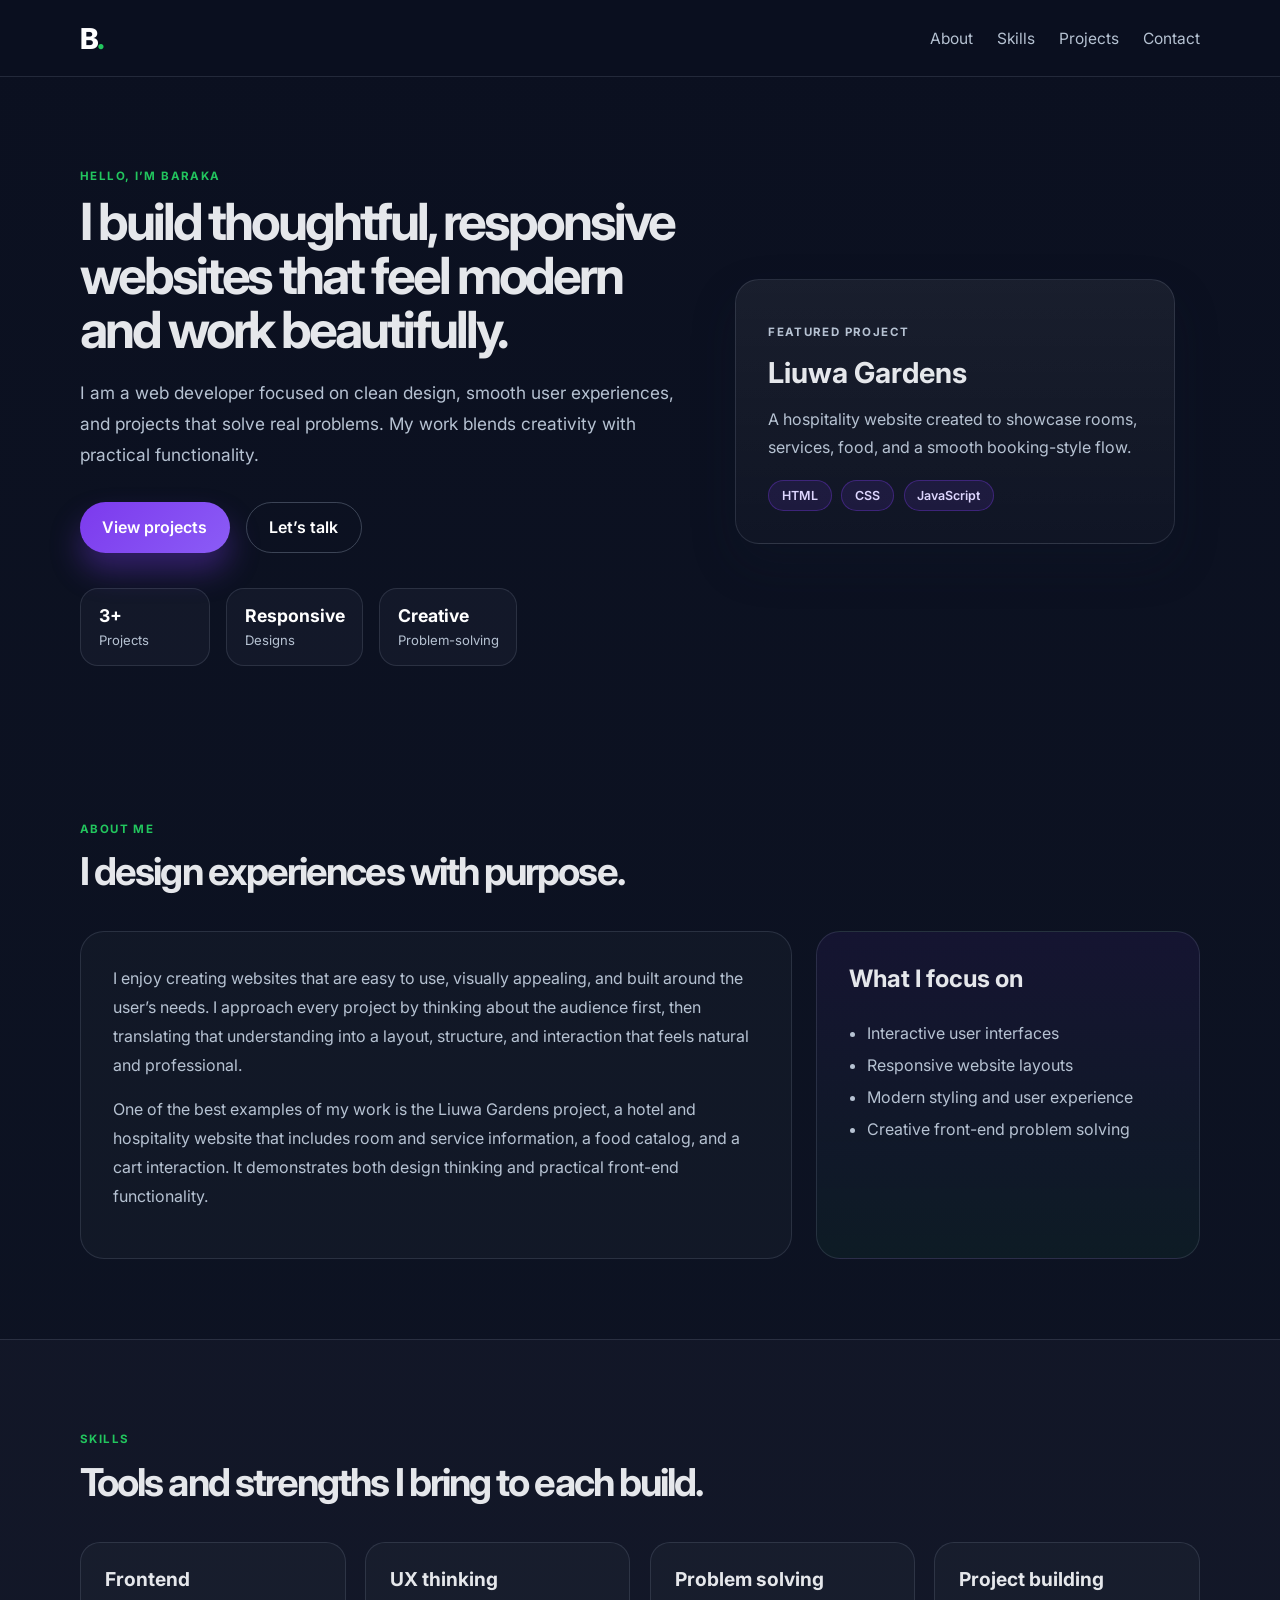
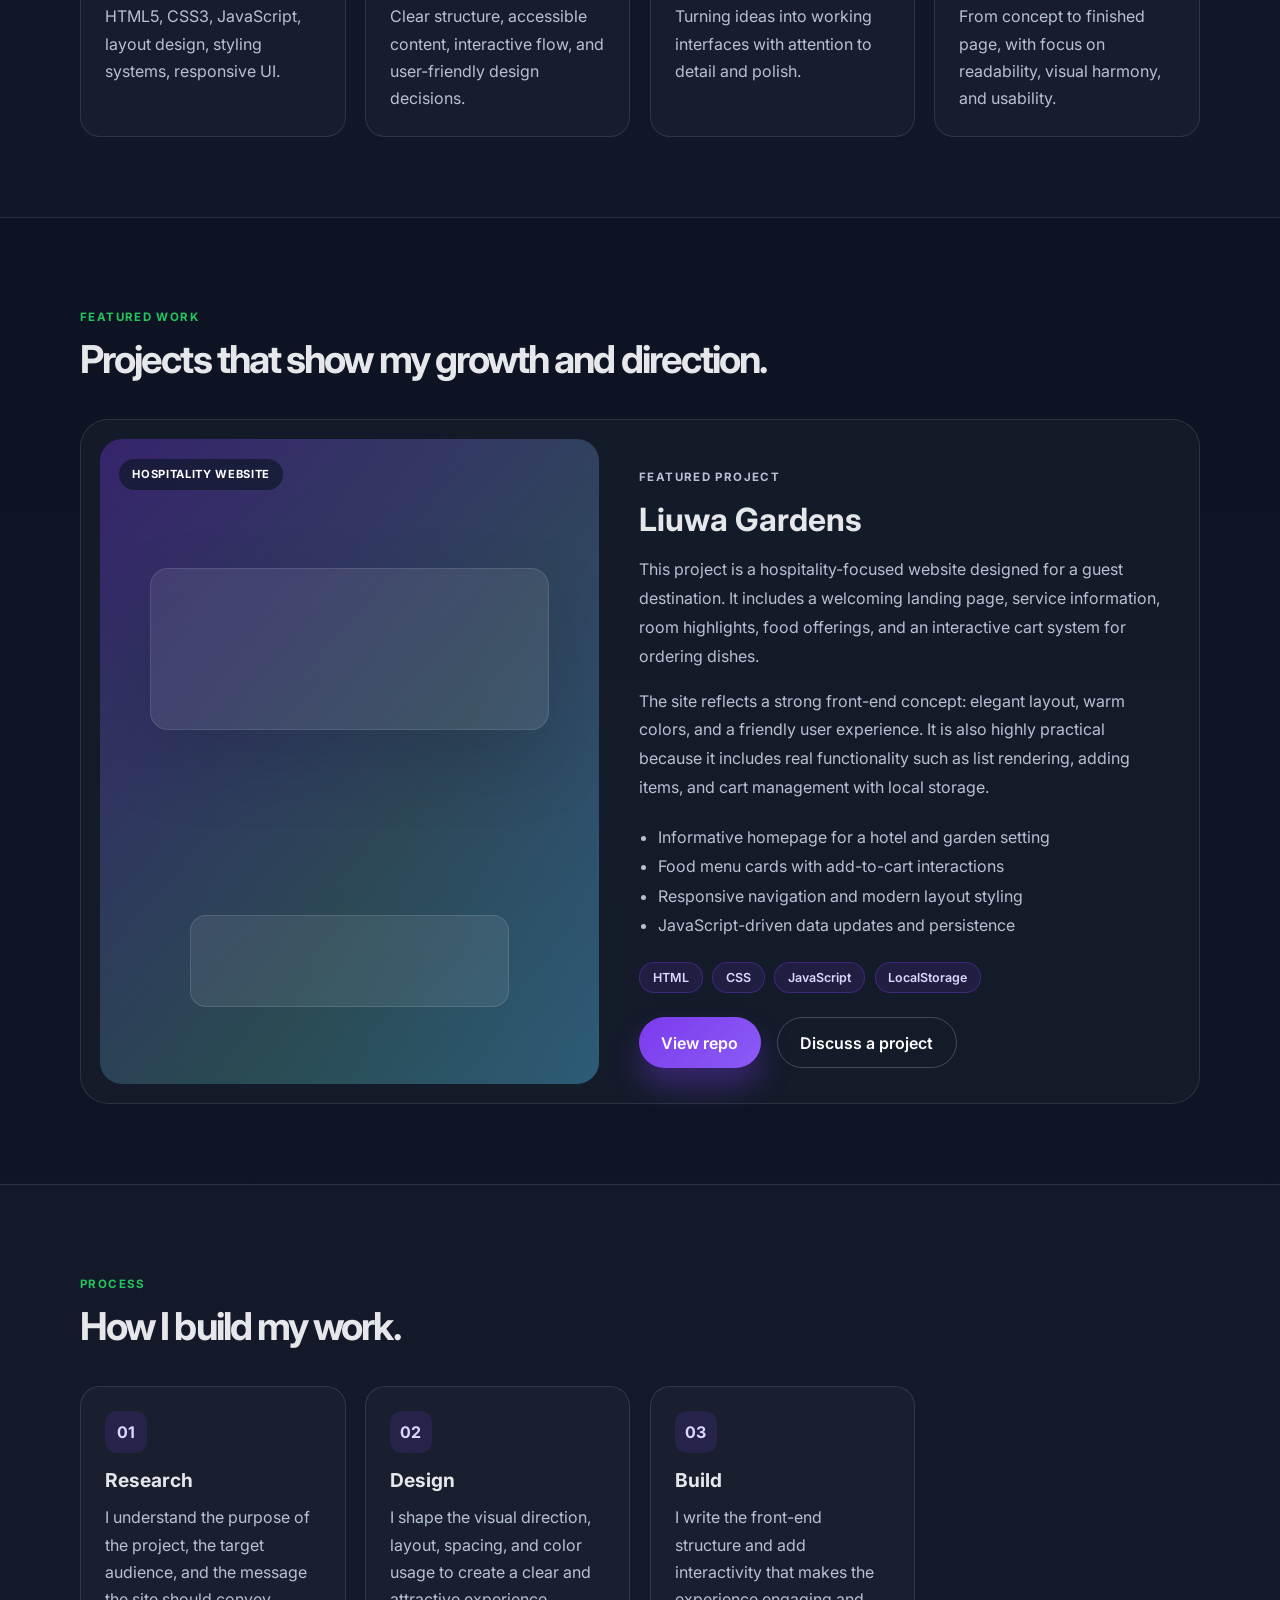
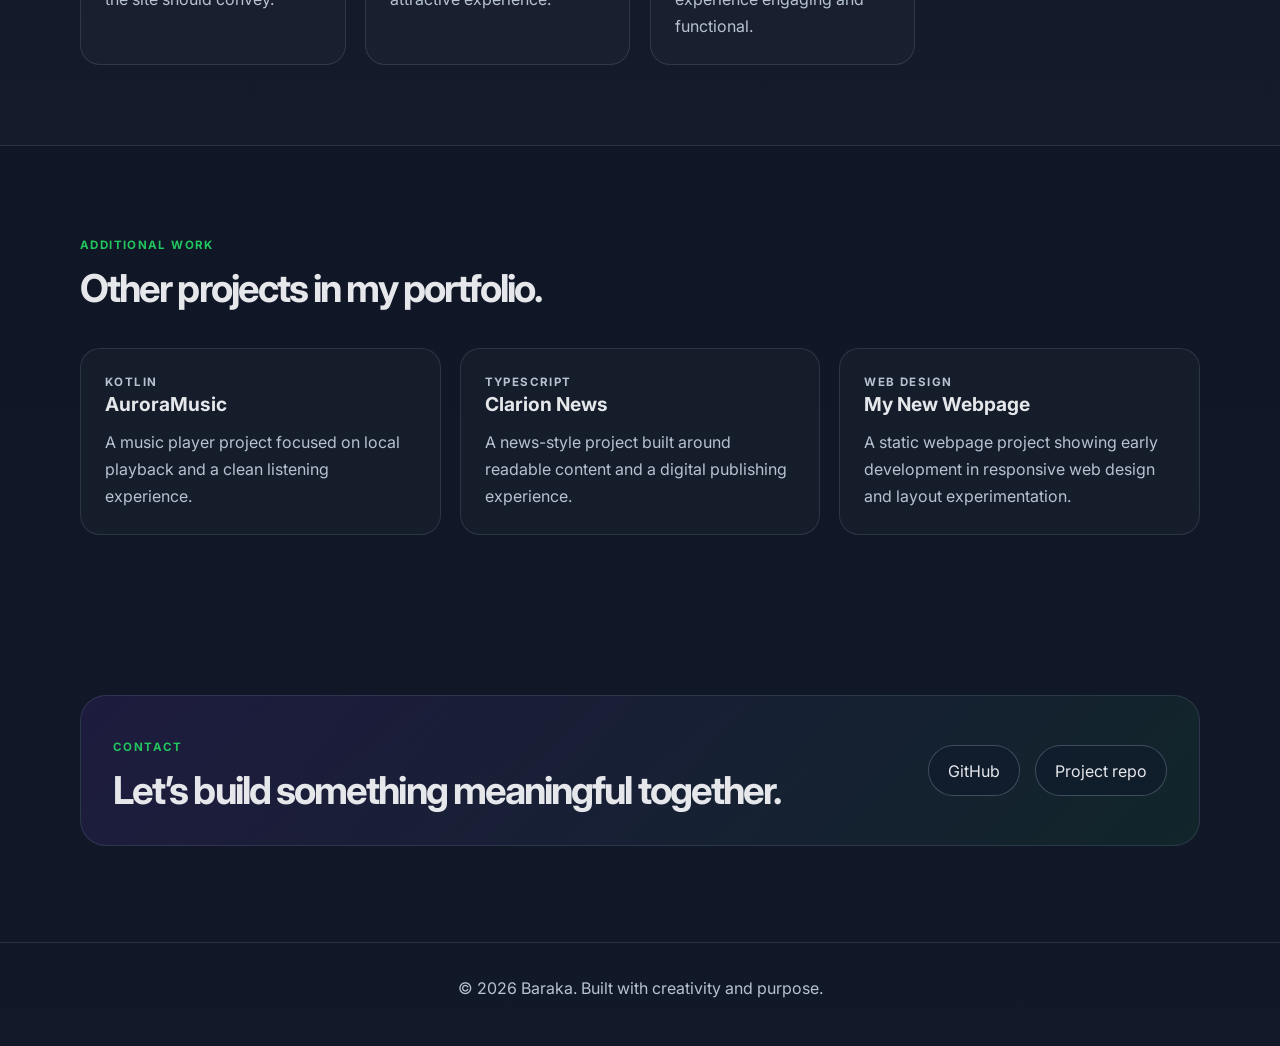
==== index.html @ ebedd860 "Create a personal portfolio website showcasing Baraka's projects, with the Liuwa Gardens project fea" ====
<!DOCTYPE html>
<html lang="en">
  <head>
    <meta charset="UTF-8" />
    <meta name="viewport" content="width=device-width, initial-scale=1.0" />
    <title>Baraka | Portfolio</title>
    <meta
      name="description"
      content="Portfolio of Baraka, showcasing responsive web projects including Liuwa Gardens, AuroraMusic, and other creative builds."
    />
    <link rel="preconnect" href="https://fonts.googleapis.com" />
    <link rel="preconnect" href="https://fonts.gstatic.com" crossorigin />
    <link
      href="https://fonts.googleapis.com/css2?family=Inter:wght@400;500;600;700;800&display=swap"
      rel="stylesheet"
    />
    <link rel="stylesheet" href="style.css" />
  </head>
  <body>
    <header class="site-header">
      <div class="container nav">
        <a href="#home" class="brand" aria-label="Go to homepage">B<span>.</span></a>

        <button class="nav-toggle" aria-label="Toggle navigation" aria-expanded="false">
          ☰
        </button>

        <nav class="nav-links" aria-label="Main navigation">
          <a href="#about">About</a>
          <a href="#skills">Skills</a>
          <a href="#projects">Projects</a>
          <a href="#contact">Contact</a>
        </nav>
      </div>
    </header>

    <main>
      <section id="home" class="hero">
        <div class="container hero-grid">
          <div class="hero-copy">
            <p class="eyebrow">Hello, I’m Baraka</p>
            <h1>I build thoughtful, responsive websites that feel modern and work beautifully.</h1>
            <p class="lead">
              I am a web developer focused on clean design, smooth user experiences, and projects that
              solve real problems. My work blends creativity with practical functionality.
            </p>

            <div class="cta-row">
              <a class="primary-btn" href="#projects">View projects</a>
              <a class="secondary-btn" href="#contact">Let’s talk</a>
            </div>

            <ul class="quick-stats" aria-label="Quick stats">
              <li><strong>3+</strong><span>Projects</span></li>
              <li><strong>Responsive</strong><span>Designs</span></li>
              <li><strong>Creative</strong><span>Problem-solving</span></li>
            </ul>
          </div>

          <div class="hero-card">
            <div class="mini-panel">
              <p class="panel-label">Featured project</p>
              <h2>Liuwa Gardens</h2>
              <p>
                A hospitality website created to showcase rooms, services, food, and a smooth booking-style flow.
              </p>
              <div class="tech-tags">
                <span>HTML</span>
                <span>CSS</span>
                <span>JavaScript</span>
              </div>
            </div>
          </div>
        </div>
      </section>

      <section id="about" class="section">
        <div class="container">
          <div class="section-heading">
            <p class="eyebrow">About me</p>
            <h2>I design experiences with purpose.</h2>
          </div>

          <div class="about-grid">
            <div class="about-copy">
              <p>
                I enjoy creating websites that are easy to use, visually appealing, and built around the user’s needs.
                I approach every project by thinking about the audience first, then translating that understanding into a layout,
                structure, and interaction that feels natural and professional.
              </p>
              <p>
                One of the best examples of my work is the Liuwa Gardens project, a hotel and hospitality website that includes
                room and service information, a food catalog, and a cart interaction. It demonstrates both design thinking and
                practical front-end functionality.
              </p>
            </div>

            <div class="about-card">
              <h3>What I focus on</h3>
              <ul>
                <li>Interactive user interfaces</li>
                <li>Responsive website layouts</li>
                <li>Modern styling and user experience</li>
                <li>Creative front-end problem solving</li>
              </ul>
            </div>
          </div>
        </div>
      </section>

      <section id="skills" class="section alt-section">
        <div class="container">
          <div class="section-heading">
            <p class="eyebrow">Skills</p>
            <h2>Tools and strengths I bring to each build.</h2>
          </div>

          <div class="skills-grid">
            <div class="skill-card">
              <h3>Frontend</h3>
              <p>HTML5, CSS3, JavaScript, layout design, styling systems, responsive UI.</p>
            </div>
            <div class="skill-card">
              <h3>UX thinking</h3>
              <p>Clear structure, accessible content, interactive flow, and user-friendly design decisions.</p>
            </div>
            <div class="skill-card">
              <h3>Problem solving</h3>
              <p>Turning ideas into working interfaces with attention to detail and polish.</p>
            </div>
            <div class="skill-card">
              <h3>Project building</h3>
              <p>From concept to finished page, with focus on readability, visual harmony, and usability.</p>
            </div>
          </div>
        </div>
      </section>

      <section id="projects" class="section">
        <div class="container">
          <div class="section-heading">
            <p class="eyebrow">Featured work</p>
            <h2>Projects that show my growth and direction.</h2>
          </div>

          <article class="feature-project">
            <div class="feature-visual" aria-label="Liuwa Gardens project preview">
              <div class="project-badge">Hospitality website</div>
            </div>

            <div class="feature-copy">
              <p class="label">Featured project</p>
              <h3>Liuwa Gardens</h3>
              <p>
                This project is a hospitality-focused website designed for a guest destination. It includes a welcoming landing page,
                service information, room highlights, food offerings, and an interactive cart system for ordering dishes.
              </p>
              <p>
                The site reflects a strong front-end concept: elegant layout, warm colors, and a friendly user experience. It is also
                highly practical because it includes real functionality such as list rendering, adding items, and cart management with local storage.
              </p>

              <ul class="feature-points">
                <li>Informative homepage for a hotel and garden setting</li>
                <li>Food menu cards with add-to-cart interactions</li>
                <li>Responsive navigation and modern layout styling</li>
                <li>JavaScript-driven data updates and persistence</li>
              </ul>

              <div class="tech-tags">
                <span>HTML</span>
                <span>CSS</span>
                <span>JavaScript</span>
                <span>LocalStorage</span>
              </div>

              <div class="project-actions">
                <a class="primary-btn" href="https://github.com/Baraka008/baraka-made-it" target="_blank" rel="noreferrer">View repo</a>
                <a class="secondary-btn" href="#contact">Discuss a project</a>
              </div>
            </div>
          </article>
        </div>
      </section>

      <section class="section alt-section">
        <div class="container">
          <div class="section-heading">
            <p class="eyebrow">Process</p>
            <h2>How I build my work.</h2>
          </div>

          <div class="process-grid">
            <div class="process-card">
              <span>01</span>
              <h3>Research</h3>
              <p>I understand the purpose of the project, the target audience, and the message the site should convey.</p>
            </div>
            <div class="process-card">
              <span>02</span>
              <h3>Design</h3>
              <p>I shape the visual direction, layout, spacing, and color usage to create a clear and attractive experience.</p>
            </div>
            <div class="process-card">
              <span>03</span>
              <h3>Build</h3>
              <p>I write the front-end structure and add interactivity that makes the experience engaging and functional.</p>
            </div>
          </div>
        </div>
      </section>

      <section class="section">
        <div class="container">
          <div class="section-heading">
            <p class="eyebrow">Additional work</p>
            <h2>Other projects in my portfolio.</h2>
          </div>

          <div class="mini-projects">
            <article class="mini-card">
              <p class="card-tag">Kotlin</p>
              <h3>AuroraMusic</h3>
              <p>A music player project focused on local playback and a clean listening experience.</p>
            </article>
            <article class="mini-card">
              <p class="card-tag">TypeScript</p>
              <h3>Clarion News</h3>
              <p>A news-style project built around readable content and a digital publishing experience.</p>
            </article>
            <article class="mini-card">
              <p class="card-tag">Web design</p>
              <h3>My New Webpage</h3>
              <p>A static webpage project showing early development in responsive web design and layout experimentation.</p>
            </article>
          </div>
        </div>
      </section>

      <section id="contact" class="section contact-section">
        <div class="container contact-box">
          <div>
            <p class="eyebrow">Contact</p>
            <h2>Let’s build something meaningful together.</h2>
          </div>

          <div class="contact-links">
            <a href="https://github.com/Baraka008" target="_blank" rel="noreferrer">GitHub</a>
            <a href="https://github.com/Baraka008/baraka-made-it" target="_blank" rel="noreferrer">Project repo</a>
          </div>
        </div>
      </section>
    </main>

    <footer class="site-footer">
      <div class="container footer-inner">
        <p>© <span id="year"></span> Baraka. Built with creativity and purpose.</p>
      </div>
    </footer>

    <script src="index.js"></script>
  </body>
</html>
---- style.css ----
* {
  box-sizing: border-box;
}

:root {
  --bg: #0b1020;
  --panel: #111827;
  --panel-alt: #1f2937;
  --card: #f8fafc;
  --card-soft: #eef2ff;
  --primary: #7c3aed;
  --primary-dark: #5b21b6;
  --secondary: #22c55e;
  --text: #e5e7eb;
  --muted: #b6c2d2;
  --line: rgba(148, 163, 184, 0.18);
  --shadow: 0 20px 45px rgba(15, 23, 42, 0.24);
  --radius: 24px;
}

html {
  scroll-behavior: smooth;
}

body {
  margin: 0;
  font-family: "Inter", sans-serif;
  background: linear-gradient(180deg, #0b1020 0%, #111827 100%);
  color: var(--text);
}

a {
  text-decoration: none;
  color: inherit;
}

img {
  max-width: 100%;
  display: block;
}

button {
  font: inherit;
}

.container {
  width: min(1120px, calc(100% - 2rem));
  margin: 0 auto;
}

.site-header {
  position: sticky;
  top: 0;
  z-index: 20;
  backdrop-filter: blur(16px);
  background: rgba(11, 16, 32, 0.7);
  border-bottom: 1px solid var(--line);
}

.nav {
  display: flex;
  align-items: center;
  justify-content: space-between;
  min-height: 76px;
}

.brand {
  font-size: 1.8rem;
  font-weight: 800;
  letter-spacing: -0.08em;
  color: #fff;
}

.brand span {
  color: var(--secondary);
}

.nav-links {
  display: flex;
  align-items: center;
  gap: 1.5rem;
  font-size: 0.97rem;
  color: var(--muted);
}

.nav-links a {
  transition: color 0.25s ease;
}

.nav-links a:hover {
  color: #fff;
}

.nav-toggle {
  display: none;
  background: transparent;
  border: 1px solid var(--line);
  color: white;
  border-radius: 10px;
  width: 42px;
  height: 42px;
  font-size: 1.3rem;
  cursor: pointer;
}

.hero {
  padding: 5rem 0 4rem;
}

.hero-grid {
  display: grid;
  grid-template-columns: 1.1fr 0.9fr;
  align-items: center;
  gap: 2rem;
}

.eyebrow,
.label,
.panel-label,
.card-tag {
  text-transform: uppercase;
  letter-spacing: 0.12em;
  font-size: 0.72rem;
  font-weight: 700;
  color: var(--secondary);
  margin-bottom: 0.8rem;
}

.hero-copy h1 {
  font-size: clamp(2.5rem, 4vw, 4.5rem);
  line-height: 1.05;
  letter-spacing: -0.06em;
  margin: 0 0 1.25rem;
}

.lead {
  max-width: 620px;
  font-size: 1.08rem;
  color: var(--muted);
  line-height: 1.8;
}

.cta-row {
  display: flex;
  flex-wrap: wrap;
  gap: 1rem;
  margin-top: 2rem;
}

.primary-btn,
.secondary-btn {
  display: inline-flex;
  align-items: center;
  justify-content: center;
  min-height: 48px;
  padding: 0.9rem 1.4rem;
  border-radius: 999px;
  font-weight: 600;
  transition: transform 0.2s ease, box-shadow 0.2s ease;
}

.primary-btn {
  background: linear-gradient(135deg, var(--primary), #8b5cf6);
  color: white;
  box-shadow: 0 18px 30px rgba(124, 58, 237, 0.35);
}

.secondary-btn {
  background: transparent;
  border: 1px solid rgba(148, 163, 184, 0.35);
  color: white;
}

.primary-btn:hover,
.secondary-btn:hover {
  transform: translateY(-2px);
}

.quick-stats {
  list-style: none;
  padding: 0;
  margin: 2.2rem 0 0;
  display: flex;
  flex-wrap: wrap;
  gap: 1rem;
}

.quick-stats li {
  min-width: 130px;
  background: rgba(148, 163, 184, 0.05);
  border: 1px solid var(--line);
  border-radius: 18px;
  padding: 1rem 1.1rem;
}

.quick-stats strong {
  display: block;
  font-size: 1.1rem;
  color: white;
  margin-bottom: 0.2rem;
}

.quick-stats span {
  color: var(--muted);
  font-size: 0.82rem;
}

.hero-card {
  display: flex;
  justify-content: center;
}

.mini-panel {
  width: min(100%, 440px);
  background: linear-gradient(180deg, rgba(255, 255, 255, 0.06), rgba(255, 255, 255, 0.02));
  border: 1px solid var(--line);
  border-radius: var(--radius);
  box-shadow: var(--shadow);
  padding: 2rem;
}

.mini-panel h2 {
  margin: 0 0 0.9rem;
  font-size: clamp(1.8rem, 2vw, 2.5rem);
}

.mini-panel p {
  color: var(--muted);
  line-height: 1.7;
}

.tech-tags {
  display: flex;
  flex-wrap: wrap;
  gap: 0.6rem;
  margin-top: 1.2rem;
}

.tech-tags span {
  background: rgba(124, 58, 237, 0.12);
  color: #ddd6fe;
  border: 1px solid rgba(124, 58, 237, 0.34);
  padding: 0.45rem 0.8rem;
  border-radius: 999px;
  font-size: 0.78rem;
  font-weight: 600;
}

.section {
  padding: 5rem 0;
}

.alt-section {
  background: rgba(148, 163, 184, 0.03);
  border-top: 1px solid var(--line);
  border-bottom: 1px solid var(--line);
}

.section-heading {
  margin-bottom: 2.3rem;
}

.section-heading h2 {
  margin: 0;
  font-size: clamp(2rem, 3vw, 3rem);
  letter-spacing: -0.05em;
}

.about-grid {
  display: grid;
  grid-template-columns: 1.3fr 0.7fr;
  gap: 1.5rem;
}

.about-copy {
  background: rgba(148, 163, 184, 0.04);
  border: 1px solid var(--line);
  border-radius: var(--radius);
  padding: 2rem;
  color: var(--muted);
  line-height: 1.8;
}

.about-copy p {
  margin-top: 0;
}

.about-card {
  background: linear-gradient(180deg, rgba(124, 58, 237, 0.08), rgba(34, 197, 94, 0.05));
  border: 1px solid var(--line);
  border-radius: var(--radius);
  padding: 2rem;
}

.about-card h3 {
  margin-top: 0;
  font-size: 1.5rem;
}

.about-card ul {
  margin: 1rem 0 0;
  padding-left: 1.1rem;
  color: var(--muted);
  line-height: 2;
}

.skills-grid,
.process-grid,
.mini-projects {
  display: grid;
  grid-template-columns: repeat(4, minmax(0, 1fr));
  gap: 1.2rem;
}

.skill-card,
.process-card,
.mini-card {
  background: rgba(148, 163, 184, 0.04);
  border: 1px solid var(--line);
  border-radius: 20px;
  padding: 1.5rem;
}

.skill-card h3,
.process-card h3,
.mini-card h3 {
  margin-top: 0;
  margin-bottom: 0.8rem;
  font-size: 1.2rem;
}

.skill-card p,
.process-card p,
.mini-card p {
  margin: 0;
  color: var(--muted);
  line-height: 1.7;
}

.feature-project {
  display: grid;
  grid-template-columns: 1fr 1.1fr;
  gap: 2rem;
  background: rgba(148, 163, 184, 0.04);
  border: 1px solid var(--line);
  border-radius: 28px;
  padding: 1.2rem;
}

.feature-visual {
  min-height: 420px;
  border-radius: 22px;
  position: relative;
  overflow: hidden;
  background:
    linear-gradient(135deg, rgba(124, 58, 237, 0.35), rgba(34, 197, 94, 0.3)),
    linear-gradient(120deg, #111827, #1f2937 60%, #312e81);
}

.feature-visual::before {
  content: "";
  position: absolute;
  inset: 20% 10% auto 10%;
  height: 160px;
  border-radius: 18px;
  background: rgba(255, 255, 255, 0.08);
  border: 1px solid rgba(255, 255, 255, 0.1);
  box-shadow: 0 30px 70px rgba(15, 23, 42, 0.18);
}

.feature-visual::after {
  content: "";
  position: absolute;
  inset: auto 18% 12% 18%;
  height: 90px;
  border-radius: 16px;
  background: rgba(255, 255, 255, 0.08);
  border: 1px solid rgba(255, 255, 255, 0.12);
}

.project-badge {
  position: absolute;
  top: 1.2rem;
  left: 1.2rem;
  background: rgba(15, 23, 42, 0.7);
  color: white;
  border-radius: 999px;
  padding: 0.55rem 0.8rem;
  letter-spacing: 0.06em;
  text-transform: uppercase;
  font-size: 0.7rem;
  font-weight: 700;
}

.feature-copy {
  padding: 1rem 0.5rem;
}

.feature-copy h3 {
  font-size: clamp(2rem, 2vw, 2.5rem);
  margin: 0.4rem 0 1rem;
}

.feature-copy p {
  color: var(--muted);
  line-height: 1.8;
}

.feature-points {
  margin: 1.3rem 0;
  padding-left: 1.2rem;
  color: var(--muted);
  line-height: 1.85;
}

.project-actions {
  display: flex;
  flex-wrap: wrap;
  gap: 1rem;
  margin-top: 1.5rem;
}

.process-card span {
  display: inline-flex;
  width: 42px;
  height: 42px;
  border-radius: 12px;
  align-items: center;
  justify-content: center;
  font-weight: 700;
  background: rgba(124, 58, 237, 0.14);
  color: #ddd6fe;
  margin-bottom: 0.9rem;
}

.mini-projects {
  grid-template-columns: repeat(3, minmax(0, 1fr));
}

.contact-section {
  padding-bottom: 6rem;
}

.contact-box {
  background: linear-gradient(135deg, rgba(124, 58, 237, 0.12), rgba(34, 197, 94, 0.08));
  border: 1px solid var(--line);
  border-radius: 26px;
  padding: 2rem;
  display: flex;
  align-items: center;
  justify-content: space-between;
  gap: 1.25rem;
}

.contact-box h2 {
  margin: 0;
  font-size: clamp(2rem, 3vw, 2.75rem);
  letter-spacing: -0.05em;
}

.contact-links {
  display: flex;
  flex-wrap: wrap;
  gap: 0.9rem;
}

.contact-links a {
  padding: 0.9rem 1.2rem;
  border: 1px solid rgba(148, 163, 184, 0.35);
  background: rgba(15, 23, 42, 0.45);
  border-radius: 999px;
}

.site-footer {
  border-top: 1px solid var(--line);
  padding: 1.2rem 0 2rem;
  color: var(--muted);
}

.footer-inner {
  display: flex;
  justify-content: center;
  text-align: center;
}

@media (max-width: 900px) {
  .hero-grid,
  .about-grid,
  .feature-project,
  .skills-grid,
  .process-grid,
  .mini-projects {
    grid-template-columns: 1fr 1fr;
  }

  .hero-grid,
  .about-grid,
  .feature-project {
    grid-template-columns: 1fr;
  }

  .contact-box {
    flex-direction: column;
    align-items: flex-start;
  }
}

@media (max-width: 700px) {
  .nav-toggle {
    display: inline-flex;
    align-items: center;
    justify-content: center;
  }

  .nav-links {
    position: absolute;
    top: 76px;
    left: 1rem;
    right: 1rem;
    display: none;
    flex-direction: column;
    align-items: flex-start;
    background: rgba(15, 23, 42, 0.98);
    border: 1px solid var(--line);
    border-radius: 16px;
    padding: 1rem;
    box-shadow: var(--shadow);
  }

  .nav-links.open {
    display: flex;
  }

  .skills-grid,
  .process-grid,
  .mini-projects {
    grid-template-columns: 1fr;
  }

  .hero {
    padding-top: 4rem;
  }

  .quick-stats {
    display: grid;
    grid-template-columns: 1fr;
  }
}
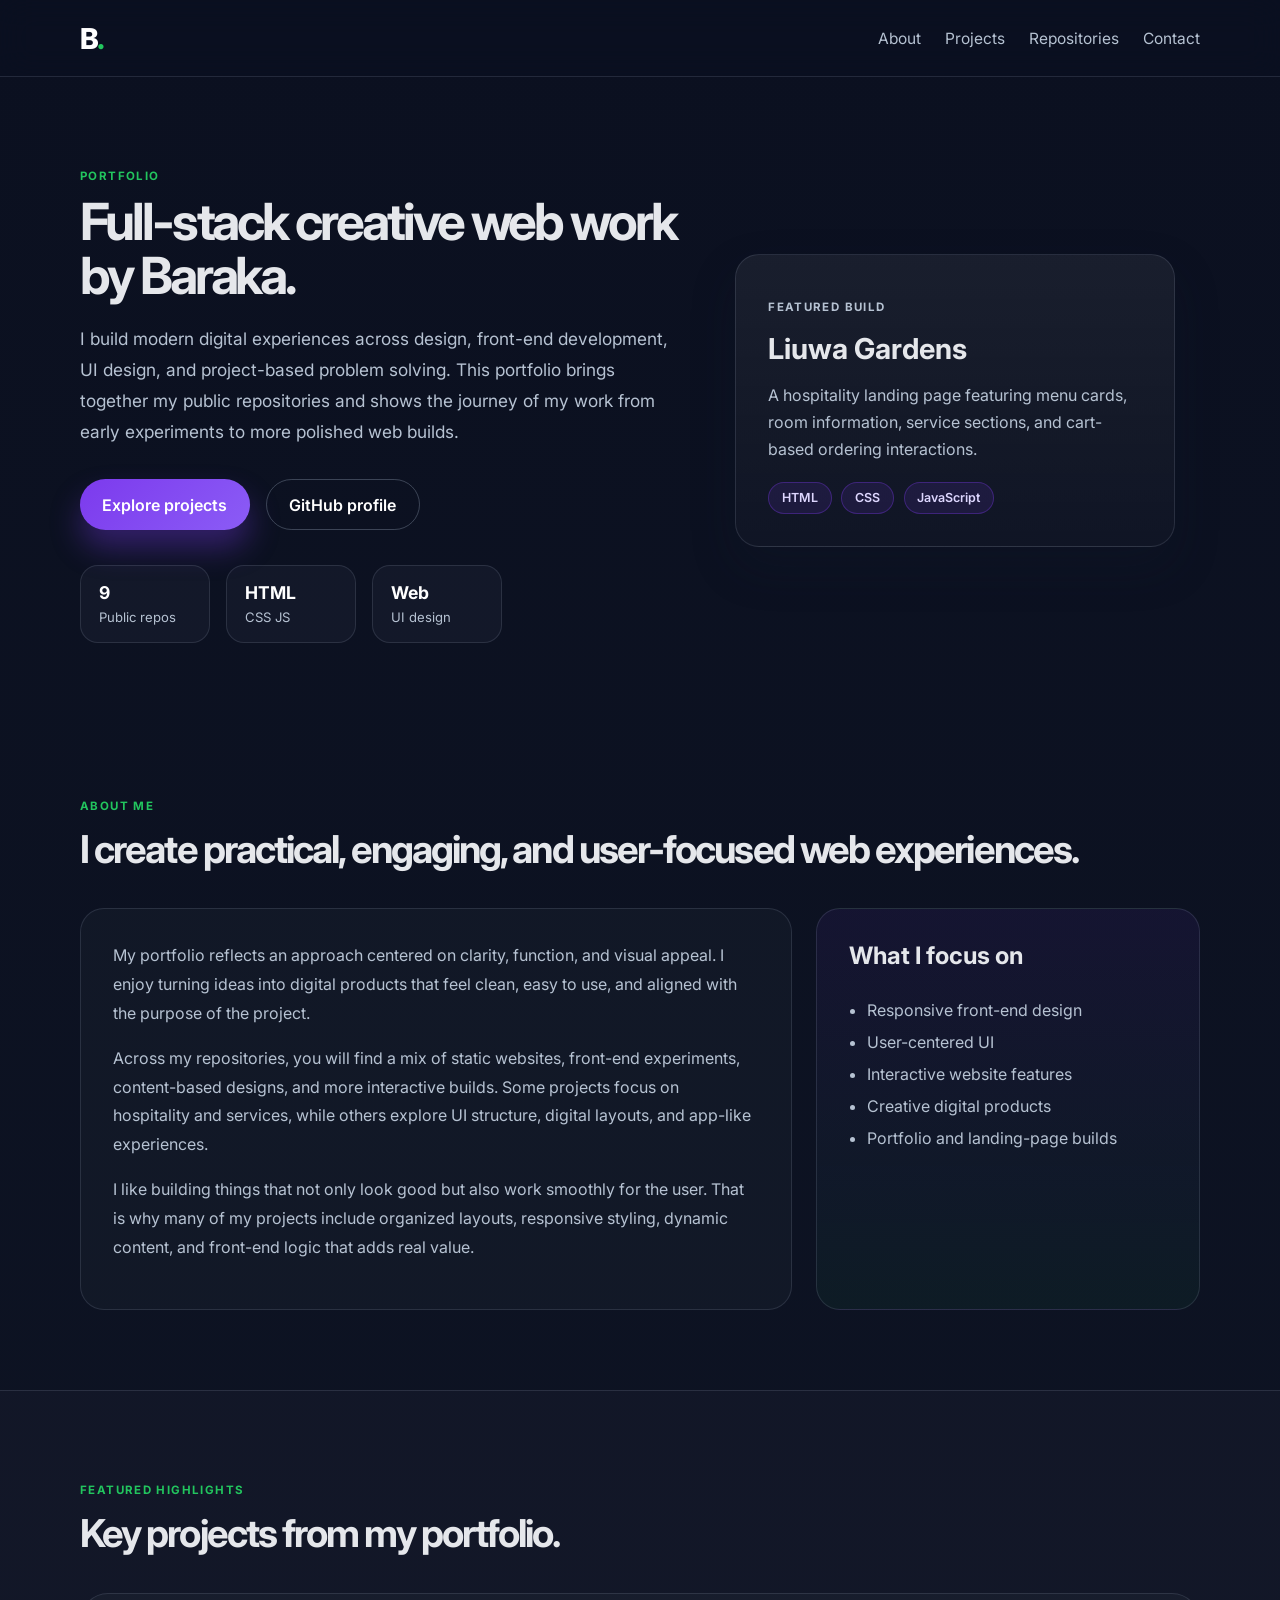
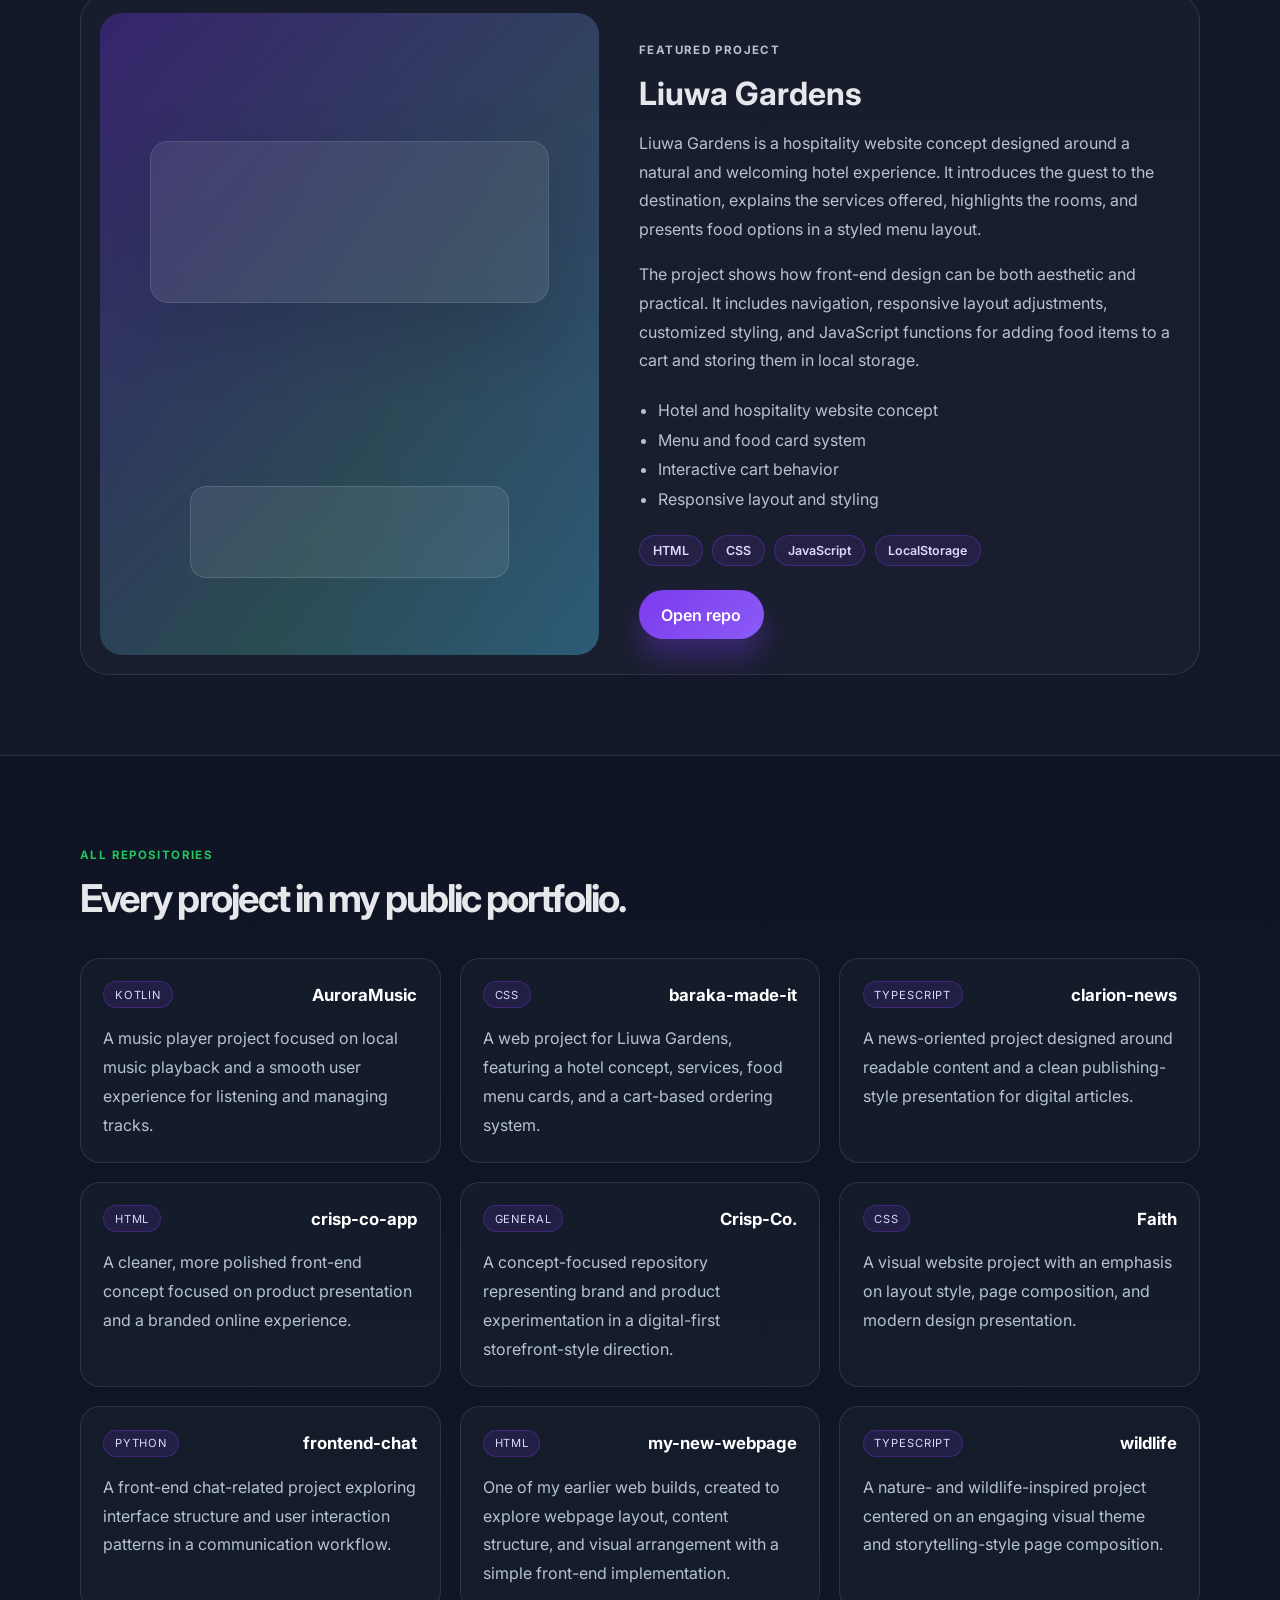
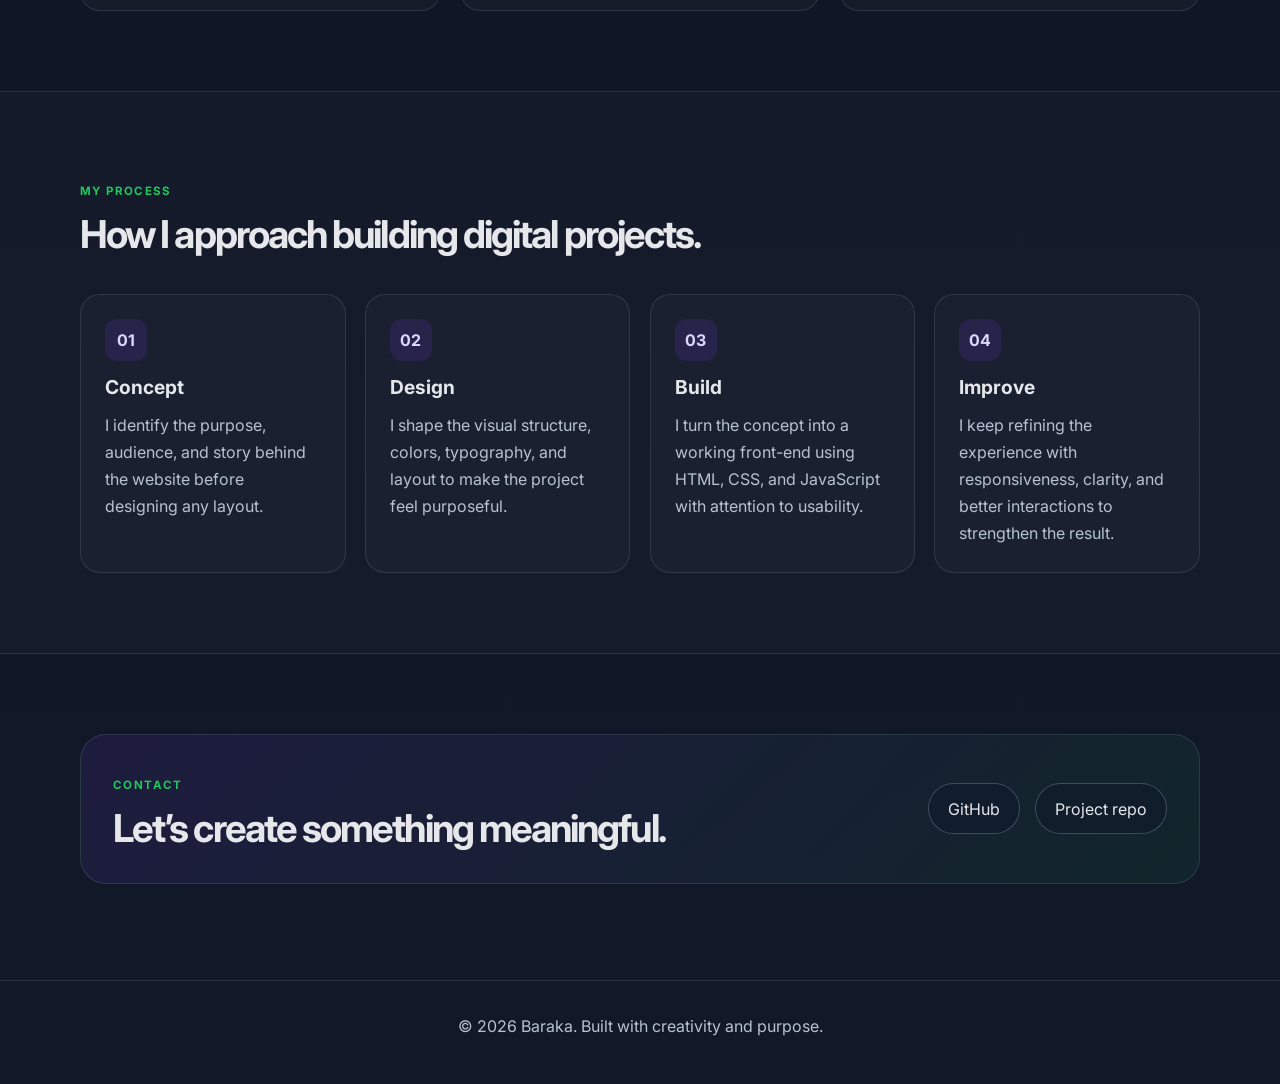
==== commit 9afd11da: "Update the portfolio to cover the full set of public repositories with explanations and direct GitHu" ====
--- a/index.html
+++ b/index.html
@@ -3,10 +3,10 @@
   <head>
     <meta charset="UTF-8" />
     <meta name="viewport" content="width=device-width, initial-scale=1.0" />
-    <title>Baraka | Portfolio</title>
+    <title>Baraka | Full Portfolio</title>
     <meta
       name="description"
-      content="Portfolio of Baraka, showcasing responsive web projects including Liuwa Gardens, AuroraMusic, and other creative builds."
+      content="Baraka's complete portfolio featuring all public repositories, project explanations, and direct GitHub links."
     />
     <link rel="preconnect" href="https://fonts.googleapis.com" />
     <link rel="preconnect" href="https://fonts.gstatic.com" crossorigin />
@@ -27,8 +27,8 @@
 
         <nav class="nav-links" aria-label="Main navigation">
           <a href="#about">About</a>
-          <a href="#skills">Skills</a>
           <a href="#projects">Projects</a>
+          <a href="#repositories">Repositories</a>
           <a href="#contact">Contact</a>
         </nav>
       </div>
@@ -38,31 +38,31 @@
       <section id="home" class="hero">
         <div class="container hero-grid">
           <div class="hero-copy">
-            <p class="eyebrow">Hello, I’m Baraka</p>
-            <h1>I build thoughtful, responsive websites that feel modern and work beautifully.</h1>
+            <p class="eyebrow">Portfolio</p>
+            <h1>Full-stack creative web work by Baraka.</h1>
             <p class="lead">
-              I am a web developer focused on clean design, smooth user experiences, and projects that
-              solve real problems. My work blends creativity with practical functionality.
+              I build modern digital experiences across design, front-end development, UI design, and project-based problem solving.
+              This portfolio brings together my public repositories and shows the journey of my work from early experiments to more polished web builds.
             </p>
 
             <div class="cta-row">
-              <a class="primary-btn" href="#projects">View projects</a>
-              <a class="secondary-btn" href="#contact">Let’s talk</a>
+              <a class="primary-btn" href="#projects">Explore projects</a>
+              <a class="secondary-btn" href="https://github.com/Baraka008" target="_blank" rel="noreferrer">GitHub profile</a>
             </div>
 
             <ul class="quick-stats" aria-label="Quick stats">
-              <li><strong>3+</strong><span>Projects</span></li>
-              <li><strong>Responsive</strong><span>Designs</span></li>
-              <li><strong>Creative</strong><span>Problem-solving</span></li>
+              <li><strong>9</strong><span>Public repos</span></li>
+              <li><strong>HTML</strong><span>CSS JS</span></li>
+              <li><strong>Web</strong><span>UI design</span></li>
             </ul>
           </div>
 
           <div class="hero-card">
             <div class="mini-panel">
-              <p class="panel-label">Featured project</p>
+              <p class="panel-label">Featured build</p>
               <h2>Liuwa Gardens</h2>
               <p>
-                A hospitality website created to showcase rooms, services, food, and a smooth booking-style flow.
+                A hospitality landing page featuring menu cards, room information, service sections, and cart-based ordering interactions.
               </p>
               <div class="tech-tags">
                 <span>HTML</span>
@@ -78,93 +78,61 @@
         <div class="container">
           <div class="section-heading">
             <p class="eyebrow">About me</p>
-            <h2>I design experiences with purpose.</h2>
+            <h2>I create practical, engaging, and user-focused web experiences.</h2>
           </div>
 
           <div class="about-grid">
             <div class="about-copy">
               <p>
-                I enjoy creating websites that are easy to use, visually appealing, and built around the user’s needs.
-                I approach every project by thinking about the audience first, then translating that understanding into a layout,
-                structure, and interaction that feels natural and professional.
-              </p>
-              <p>
-                One of the best examples of my work is the Liuwa Gardens project, a hotel and hospitality website that includes
-                room and service information, a food catalog, and a cart interaction. It demonstrates both design thinking and
-                practical front-end functionality.
+                My portfolio reflects an approach centered on clarity, function, and visual appeal. I enjoy turning ideas into digital products that feel clean, easy to use, and aligned with the purpose of the project.
+              </p>
+              <p>
+                Across my repositories, you will find a mix of static websites, front-end experiments, content-based designs, and more interactive builds. Some projects focus on hospitality and services, while others explore UI structure, digital layouts, and app-like experiences.
+              </p>
+              <p>
+                I like building things that not only look good but also work smoothly for the user. That is why many of my projects include organized layouts, responsive styling, dynamic content, and front-end logic that adds real value.
               </p>
             </div>
 
             <div class="about-card">
               <h3>What I focus on</h3>
               <ul>
-                <li>Interactive user interfaces</li>
-                <li>Responsive website layouts</li>
-                <li>Modern styling and user experience</li>
-                <li>Creative front-end problem solving</li>
+                <li>Responsive front-end design</li>
+                <li>User-centered UI</li>
+                <li>Interactive website features</li>
+                <li>Creative digital products</li>
+                <li>Portfolio and landing-page builds</li>
               </ul>
             </div>
           </div>
         </div>
       </section>
 
-      <section id="skills" class="section alt-section">
+      <section id="projects" class="section alt-section">
         <div class="container">
           <div class="section-heading">
-            <p class="eyebrow">Skills</p>
-            <h2>Tools and strengths I bring to each build.</h2>
-          </div>
-
-          <div class="skills-grid">
-            <div class="skill-card">
-              <h3>Frontend</h3>
-              <p>HTML5, CSS3, JavaScript, layout design, styling systems, responsive UI.</p>
-            </div>
-            <div class="skill-card">
-              <h3>UX thinking</h3>
-              <p>Clear structure, accessible content, interactive flow, and user-friendly design decisions.</p>
-            </div>
-            <div class="skill-card">
-              <h3>Problem solving</h3>
-              <p>Turning ideas into working interfaces with attention to detail and polish.</p>
-            </div>
-            <div class="skill-card">
-              <h3>Project building</h3>
-              <p>From concept to finished page, with focus on readability, visual harmony, and usability.</p>
-            </div>
-          </div>
-        </div>
-      </section>
-
-      <section id="projects" class="section">
-        <div class="container">
-          <div class="section-heading">
-            <p class="eyebrow">Featured work</p>
-            <h2>Projects that show my growth and direction.</h2>
+            <p class="eyebrow">Featured highlights</p>
+            <h2>Key projects from my portfolio.</h2>
           </div>
 
           <article class="feature-project">
-            <div class="feature-visual" aria-label="Liuwa Gardens project preview">
-              <div class="project-badge">Hospitality website</div>
-            </div>
+            <div class="feature-visual liuwa-visual" aria-label="Liuwa Gardens project preview"></div>
 
             <div class="feature-copy">
               <p class="label">Featured project</p>
               <h3>Liuwa Gardens</h3>
               <p>
-                This project is a hospitality-focused website designed for a guest destination. It includes a welcoming landing page,
-                service information, room highlights, food offerings, and an interactive cart system for ordering dishes.
-              </p>
-              <p>
-                The site reflects a strong front-end concept: elegant layout, warm colors, and a friendly user experience. It is also
-                highly practical because it includes real functionality such as list rendering, adding items, and cart management with local storage.
+                Liuwa Gardens is a hospitality website concept designed around a natural and welcoming hotel experience. It introduces the guest to the destination, explains the services offered, highlights the rooms, and presents food options in a styled menu layout.
+              </p>
+              <p>
+                The project shows how front-end design can be both aesthetic and practical. It includes navigation, responsive layout adjustments, customized styling, and JavaScript functions for adding food items to a cart and storing them in local storage.
               </p>
 
               <ul class="feature-points">
-                <li>Informative homepage for a hotel and garden setting</li>
-                <li>Food menu cards with add-to-cart interactions</li>
-                <li>Responsive navigation and modern layout styling</li>
-                <li>JavaScript-driven data updates and persistence</li>
+                <li>Hotel and hospitality website concept</li>
+                <li>Menu and food card system</li>
+                <li>Interactive cart behavior</li>
+                <li>Responsive layout and styling</li>
               </ul>
 
               <div class="tech-tags">
@@ -175,64 +143,142 @@
               </div>
 
               <div class="project-actions">
-                <a class="primary-btn" href="https://github.com/Baraka008/baraka-made-it" target="_blank" rel="noreferrer">View repo</a>
-                <a class="secondary-btn" href="#contact">Discuss a project</a>
+                <a class="primary-btn" href="https://github.com/Baraka008/baraka-made-it" target="_blank" rel="noreferrer">Open repo</a>
               </div>
             </div>
           </article>
+        </div>
+      </section>
+
+      <section id="repositories" class="section">
+        <div class="container">
+          <div class="section-heading">
+            <p class="eyebrow">All repositories</p>
+            <h2>Every project in my public portfolio.</h2>
+          </div>
+
+          <div class="repo-grid">
+            <article class="repo-card">
+              <div class="repo-head">
+                <span class="repo-language">Kotlin</span>
+                <a href="https://github.com/Baraka008/AuroraMusic" target="_blank" rel="noreferrer">AuroraMusic</a>
+              </div>
+              <p>
+                A music player project focused on local music playback and a smooth user experience for listening and managing tracks.
+              </p>
+            </article>
+
+            <article class="repo-card">
+              <div class="repo-head">
+                <span class="repo-language">CSS</span>
+                <a href="https://github.com/Baraka008/baraka-made-it" target="_blank" rel="noreferrer">baraka-made-it</a>
+              </div>
+              <p>
+                A web project for Liuwa Gardens, featuring a hotel concept, services, food menu cards, and a cart-based ordering system.
+              </p>
+            </article>
+
+            <article class="repo-card">
+              <div class="repo-head">
+                <span class="repo-language">TypeScript</span>
+                <a href="https://github.com/Baraka008/clarion-news" target="_blank" rel="noreferrer">clarion-news</a>
+              </div>
+              <p>
+                A news-oriented project designed around readable content and a clean publishing-style presentation for digital articles.
+              </p>
+            </article>
+
+            <article class="repo-card">
+              <div class="repo-head">
+                <span class="repo-language">HTML</span>
+                <a href="https://github.com/Baraka008/crisp-co-app" target="_blank" rel="noreferrer">crisp-co-app</a>
+              </div>
+              <p>
+                A cleaner, more polished front-end concept focused on product presentation and a branded online experience.
+              </p>
+            </article>
+
+            <article class="repo-card">
+              <div class="repo-head">
+                <span class="repo-language">General</span>
+                <a href="https://github.com/Baraka008/Crisp-Co." target="_blank" rel="noreferrer">Crisp-Co.</a>
+              </div>
+              <p>
+                A concept-focused repository representing brand and product experimentation in a digital-first storefront-style direction.
+              </p>
+            </article>
+
+            <article class="repo-card">
+              <div class="repo-head">
+                <span class="repo-language">CSS</span>
+                <a href="https://github.com/Baraka008/Faith" target="_blank" rel="noreferrer">Faith</a>
+              </div>
+              <p>
+                A visual website project with an emphasis on layout style, page composition, and modern design presentation.
+              </p>
+            </article>
+
+            <article class="repo-card">
+              <div class="repo-head">
+                <span class="repo-language">Python</span>
+                <a href="https://github.com/Baraka008/frontend-chat" target="_blank" rel="noreferrer">frontend-chat</a>
+              </div>
+              <p>
+                A front-end chat-related project exploring interface structure and user interaction patterns in a communication workflow.
+              </p>
+            </article>
+
+            <article class="repo-card">
+              <div class="repo-head">
+                <span class="repo-language">HTML</span>
+                <a href="https://github.com/Baraka008/my-new-webpage" target="_blank" rel="noreferrer">my-new-webpage</a>
+              </div>
+              <p>
+                One of my earlier web builds, created to explore webpage layout, content structure, and visual arrangement with a simple front-end implementation.
+              </p>
+            </article>
+
+            <article class="repo-card">
+              <div class="repo-head">
+                <span class="repo-language">TypeScript</span>
+                <a href="https://github.com/Baraka008/wildlife" target="_blank" rel="noreferrer">wildlife</a>
+              </div>
+              <p>
+                A nature- and wildlife-inspired project centered on an engaging visual theme and storytelling-style page composition.
+              </p>
+            </article>
+          </div>
         </div>
       </section>
 
       <section class="section alt-section">
         <div class="container">
           <div class="section-heading">
-            <p class="eyebrow">Process</p>
-            <h2>How I build my work.</h2>
+            <p class="eyebrow">My process</p>
+            <h2>How I approach building digital projects.</h2>
           </div>
 
           <div class="process-grid">
             <div class="process-card">
               <span>01</span>
-              <h3>Research</h3>
-              <p>I understand the purpose of the project, the target audience, and the message the site should convey.</p>
+              <h3>Concept</h3>
+              <p>I identify the purpose, audience, and story behind the website before designing any layout.</p>
             </div>
             <div class="process-card">
               <span>02</span>
               <h3>Design</h3>
-              <p>I shape the visual direction, layout, spacing, and color usage to create a clear and attractive experience.</p>
+              <p>I shape the visual structure, colors, typography, and layout to make the project feel purposeful.</p>
             </div>
             <div class="process-card">
               <span>03</span>
               <h3>Build</h3>
-              <p>I write the front-end structure and add interactivity that makes the experience engaging and functional.</p>
-            </div>
-          </div>
-        </div>
-      </section>
-
-      <section class="section">
-        <div class="container">
-          <div class="section-heading">
-            <p class="eyebrow">Additional work</p>
-            <h2>Other projects in my portfolio.</h2>
-          </div>
-
-          <div class="mini-projects">
-            <article class="mini-card">
-              <p class="card-tag">Kotlin</p>
-              <h3>AuroraMusic</h3>
-              <p>A music player project focused on local playback and a clean listening experience.</p>
-            </article>
-            <article class="mini-card">
-              <p class="card-tag">TypeScript</p>
-              <h3>Clarion News</h3>
-              <p>A news-style project built around readable content and a digital publishing experience.</p>
-            </article>
-            <article class="mini-card">
-              <p class="card-tag">Web design</p>
-              <h3>My New Webpage</h3>
-              <p>A static webpage project showing early development in responsive web design and layout experimentation.</p>
-            </article>
+              <p>I turn the concept into a working front-end using HTML, CSS, and JavaScript with attention to usability.</p>
+            </div>
+            <div class="process-card">
+              <span>04</span>
+              <h3>Improve</h3>
+              <p>I keep refining the experience with responsiveness, clarity, and better interactions to strengthen the result.</p>
+            </div>
           </div>
         </div>
       </section>
@@ -241,7 +287,7 @@
         <div class="container contact-box">
           <div>
             <p class="eyebrow">Contact</p>
-            <h2>Let’s build something meaningful together.</h2>
+            <h2>Let’s create something meaningful.</h2>
           </div>
 
           <div class="contact-links">
--- a/style.css
+++ b/style.css
@@ -1,7 +1,3 @@
-* {
-  box-sizing: border-box;
-}
-
 :root {
   --bg: #0b1020;
   --panel: #111827;
@@ -22,6 +18,10 @@
   scroll-behavior: smooth;
 }
 
+* {
+  box-sizing: border-box;
+}
+
 body {
   margin: 0;
   font-family: "Inter", sans-serif;
@@ -53,7 +53,7 @@
   top: 0;
   z-index: 20;
   backdrop-filter: blur(16px);
-  background: rgba(11, 16, 32, 0.7);
+  background: rgba(11, 16, 32, 0.72);
   border-bottom: 1px solid var(--line);
 }
 
@@ -116,8 +116,7 @@
 
 .eyebrow,
 .label,
-.panel-label,
-.card-tag {
+.panel-label {
   text-transform: uppercase;
   letter-spacing: 0.12em;
   font-size: 0.72rem;
@@ -304,39 +303,6 @@
   line-height: 2;
 }
 
-.skills-grid,
-.process-grid,
-.mini-projects {
-  display: grid;
-  grid-template-columns: repeat(4, minmax(0, 1fr));
-  gap: 1.2rem;
-}
-
-.skill-card,
-.process-card,
-.mini-card {
-  background: rgba(148, 163, 184, 0.04);
-  border: 1px solid var(--line);
-  border-radius: 20px;
-  padding: 1.5rem;
-}
-
-.skill-card h3,
-.process-card h3,
-.mini-card h3 {
-  margin-top: 0;
-  margin-bottom: 0.8rem;
-  font-size: 1.2rem;
-}
-
-.skill-card p,
-.process-card p,
-.mini-card p {
-  margin: 0;
-  color: var(--muted);
-  line-height: 1.7;
-}
-
 .feature-project {
   display: grid;
   grid-template-columns: 1fr 1.1fr;
@@ -352,12 +318,15 @@
   border-radius: 22px;
   position: relative;
   overflow: hidden;
+}
+
+.liuwa-visual {
   background:
     linear-gradient(135deg, rgba(124, 58, 237, 0.35), rgba(34, 197, 94, 0.3)),
     linear-gradient(120deg, #111827, #1f2937 60%, #312e81);
 }
 
-.feature-visual::before {
+.liuwa-visual::before {
   content: "";
   position: absolute;
   inset: 20% 10% auto 10%;
@@ -368,7 +337,7 @@
   box-shadow: 0 30px 70px rgba(15, 23, 42, 0.18);
 }
 
-.feature-visual::after {
+.liuwa-visual::after {
   content: "";
   position: absolute;
   inset: auto 18% 12% 18%;
@@ -378,20 +347,6 @@
   border: 1px solid rgba(255, 255, 255, 0.12);
 }
 
-.project-badge {
-  position: absolute;
-  top: 1.2rem;
-  left: 1.2rem;
-  background: rgba(15, 23, 42, 0.7);
-  color: white;
-  border-radius: 999px;
-  padding: 0.55rem 0.8rem;
-  letter-spacing: 0.06em;
-  text-transform: uppercase;
-  font-size: 0.7rem;
-  font-weight: 700;
-}
-
 .feature-copy {
   padding: 1rem 0.5rem;
 }
@@ -418,6 +373,64 @@
   flex-wrap: wrap;
   gap: 1rem;
   margin-top: 1.5rem;
+}
+
+.repo-grid {
+  display: grid;
+  grid-template-columns: repeat(3, minmax(0, 1fr));
+  gap: 1.2rem;
+}
+
+.repo-card {
+  background: rgba(148, 163, 184, 0.04);
+  border: 1px solid var(--line);
+  border-radius: 20px;
+  padding: 1.4rem;
+}
+
+.repo-head {
+  display: flex;
+  align-items: center;
+  justify-content: space-between;
+  gap: 0.8rem;
+  margin-bottom: 1rem;
+}
+
+.repo-head a {
+  font-size: 1.05rem;
+  font-weight: 700;
+  color: #fff;
+}
+
+.repo-language {
+  display: inline-flex;
+  padding: 0.35rem 0.65rem;
+  border-radius: 999px;
+  font-size: 0.7rem;
+  letter-spacing: 0.08em;
+  text-transform: uppercase;
+  background: rgba(124, 58, 237, 0.14);
+  color: #ddd6fe;
+  border: 1px solid rgba(124, 58, 237, 0.32);
+}
+
+.repo-card p {
+  margin: 0;
+  color: var(--muted);
+  line-height: 1.8;
+}
+
+.process-grid {
+  display: grid;
+  grid-template-columns: repeat(4, minmax(0, 1fr));
+  gap: 1.2rem;
+}
+
+.process-card {
+  background: rgba(148, 163, 184, 0.04);
+  border: 1px solid var(--line);
+  border-radius: 20px;
+  padding: 1.5rem;
 }
 
 .process-card span {
@@ -433,8 +446,16 @@
   margin-bottom: 0.9rem;
 }
 
-.mini-projects {
-  grid-template-columns: repeat(3, minmax(0, 1fr));
+.process-card h3 {
+  margin-top: 0;
+  margin-bottom: 0.8rem;
+  font-size: 1.2rem;
+}
+
+.process-card p {
+  margin: 0;
+  color: var(--muted);
+  line-height: 1.7;
 }
 
 .contact-section {
@@ -487,9 +508,8 @@
   .hero-grid,
   .about-grid,
   .feature-project,
-  .skills-grid,
-  .process-grid,
-  .mini-projects {
+  .repo-grid,
+  .process-grid {
     grid-template-columns: 1fr 1fr;
   }
 
@@ -531,9 +551,8 @@
     display: flex;
   }
 
-  .skills-grid,
-  .process-grid,
-  .mini-projects {
+  .repo-grid,
+  .process-grid {
     grid-template-columns: 1fr;
   }
 
